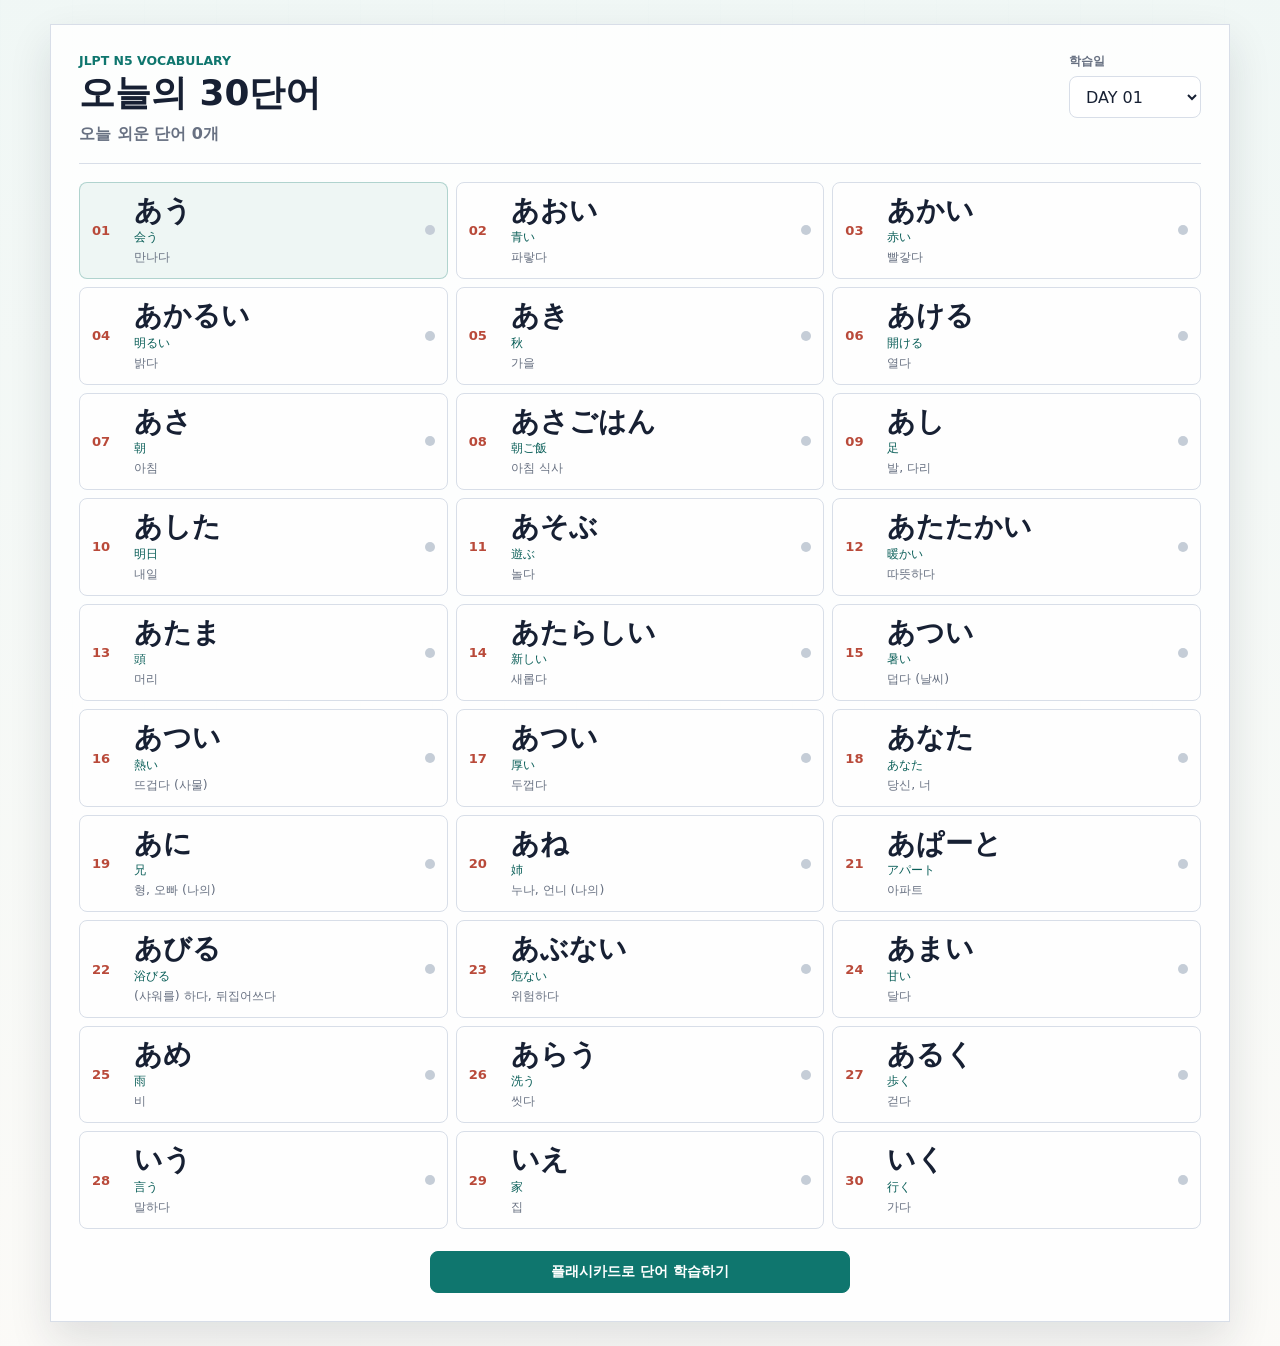
==== index.html @ c4f34633 "Update flashcard answer and audio controls" ====
<!doctype html>
<html lang="ko">
  <head>
    <meta charset="utf-8">
    <meta name="viewport" content="width=device-width, initial-scale=1">
    <title>JLPT N5 오늘의 30단어</title>
    <link rel="stylesheet" href="styles.css">
  </head>
  <body data-page="home">
    <main class="home-shell">
      <section class="home-panel" aria-label="오늘의 단어 목록">
        <header class="home-header">
          <div>
            <p class="eyebrow">JLPT N5 Vocabulary</p>
            <h1>오늘의 30단어</h1>
            <p id="knownSummary" class="summary-text">오늘 외운 단어 0개</p>
          </div>
          <div class="home-controls">
            <div class="day-picker">
              <label for="daySelect">학습일</label>
              <select id="daySelect" aria-label="학습일 선택"></select>
            </div>
          </div>
        </header>

        <ol class="word-list word-grid" id="wordList"></ol>
        <a id="studyLink" class="study-link study-link-bottom" href="flashcards.html?day=1">플래시카드로 단어 학습하기</a>
      </section>
    </main>

    <script src="app.js?v=4"></script>
  </body>
</html>
---- styles.css ----
:root {
  color-scheme: light;
  --ink: #172033;
  --muted: #687182;
  --line: #d8dee8;
  --paper: #fbfaf7;
  --panel: #ffffff;
  --accent: #0f766e;
  --accent-strong: #0b5f59;
  --tomato: #b94a3a;
  --gold: #c08a21;
  --wash: #eef6f4;
  --shadow: 0 18px 40px rgba(23, 32, 51, 0.12);
  font-family: Inter, ui-sans-serif, system-ui, -apple-system, BlinkMacSystemFont, "Apple SD Gothic Neo", "Noto Sans KR", sans-serif;
}

* {
  box-sizing: border-box;
}

body {
  margin: 0;
  min-height: 100vh;
  background:
    linear-gradient(180deg, rgba(238, 246, 244, 0.88), rgba(251, 250, 247, 0.96)),
    repeating-linear-gradient(90deg, rgba(15, 118, 110, 0.05) 0 1px, transparent 1px 72px);
  color: var(--ink);
}

button,
input,
select {
  font: inherit;
}

button {
  cursor: pointer;
}

.home-shell,
.study-shell {
  display: grid;
  width: min(1180px, calc(100vw - 32px));
  min-height: calc(100vh - 48px);
  margin: 24px auto;
}

.home-shell {
  align-items: start;
}

.study-shell {
  width: min(920px, calc(100vw - 32px));
}

.home-panel,
.study-panel,
.list-panel {
  background: rgba(255, 255, 255, 0.86);
  border: 1px solid var(--line);
  box-shadow: var(--shadow);
}

.home-panel {
  display: grid;
  gap: 18px;
  padding: 28px;
}

.study-panel {
  display: flex;
  flex-direction: column;
  min-height: calc(100vh - 48px);
  padding: 28px;
}

.list-panel {
  display: flex;
  flex-direction: column;
  max-height: calc(100vh - 48px);
  overflow: hidden;
}

.topbar,
.home-header {
  display: flex;
  align-items: start;
  justify-content: space-between;
  gap: 20px;
}

.home-header {
  padding-bottom: 18px;
  border-bottom: 1px solid var(--line);
}

.eyebrow {
  margin: 0 0 6px;
  color: var(--accent);
  font-size: 0.78rem;
  font-weight: 800;
  letter-spacing: 0;
  text-transform: uppercase;
}

h1,
h2,
p {
  margin: 0;
}

h1 {
  font-size: clamp(1.8rem, 2.8vw, 3.1rem);
  line-height: 1.05;
  letter-spacing: 0;
}

h2 {
  font-size: 1rem;
}

.day-picker {
  display: grid;
  gap: 6px;
  min-width: 132px;
}

.home-controls,
.study-nav {
  display: flex;
  align-items: end;
  justify-content: flex-end;
  gap: 10px;
}

.summary-text {
  margin-top: 12px;
  color: var(--muted);
  font-weight: 800;
}

label {
  color: var(--muted);
  font-size: 0.78rem;
  font-weight: 700;
}

select,
input[type="search"] {
  min-height: 42px;
  border: 1px solid var(--line);
  border-radius: 8px;
  background: #fff;
  color: var(--ink);
  padding: 0 12px;
}

.study-link,
.back-link {
  display: inline-flex;
  min-height: 42px;
  align-items: center;
  justify-content: center;
  border-radius: 8px;
  border: 1px solid var(--accent);
  padding: 0 14px;
  background: var(--accent);
  color: #fff;
  font-size: 0.9rem;
  font-weight: 900;
  text-decoration: none;
  white-space: nowrap;
}

.back-link {
  border-color: var(--line);
  background: #fff;
  color: var(--ink);
}

.study-link-bottom {
  width: min(420px, 100%);
  justify-self: center;
  margin-top: 4px;
}

.progress-strip {
  display: grid;
  grid-template-columns: auto minmax(160px, 1fr) auto;
  align-items: center;
  gap: 16px;
  margin: 26px 0;
  color: var(--muted);
}

.progress-strip > div:first-child {
  display: flex;
  align-items: baseline;
  gap: 10px;
  color: var(--ink);
}

#dayTitle {
  color: var(--tomato);
  font-weight: 900;
}

.meter {
  height: 10px;
  overflow: hidden;
  border-radius: 999px;
  background: #e8edf1;
}

.meter span {
  display: block;
  width: 0;
  height: 100%;
  border-radius: inherit;
  background: linear-gradient(90deg, var(--accent), var(--gold));
  transition: width 180ms ease;
}

.card-stage {
  display: grid;
  flex: 1;
  min-height: 320px;
  place-items: center;
  padding: 8px 0 24px;
}

.flashcard {
  display: grid;
  position: relative;
  width: min(640px, 100%);
  min-height: 300px;
  place-items: center;
  padding: 52px 44px 44px;
  border: 1px solid #ccd5dd;
  border-radius: 8px;
  background:
    linear-gradient(180deg, rgba(255, 255, 255, 0.96), rgba(249, 248, 244, 0.96)),
    linear-gradient(90deg, transparent 31px, rgba(185, 74, 58, 0.16) 32px, transparent 33px);
  color: var(--ink);
  box-shadow: 0 20px 56px rgba(23, 32, 51, 0.16);
  text-align: center;
  transition: transform 160ms ease, border-color 160ms ease;
}

.flashcard:hover {
  transform: translateY(-2px);
  border-color: rgba(15, 118, 110, 0.45);
}

.card-label {
  position: absolute;
  top: 18px;
  left: 20px;
  color: var(--muted);
  font-size: 0.82rem;
  font-weight: 800;
}

.kana {
  align-self: end;
  overflow-wrap: anywhere;
  color: var(--ink);
  font-family: "Hiragino Sans", "Yu Gothic", "Noto Sans JP", sans-serif;
  font-size: clamp(4rem, 11vw, 7.6rem);
  font-weight: 500;
  line-height: 1;
  letter-spacing: 0;
}

.meaning {
  opacity: 0;
  transform: translateY(8px);
  transition: opacity 150ms ease, transform 150ms ease;
}

.kanji {
  color: var(--accent-strong);
  overflow-wrap: anywhere;
  font-family: "Hiragino Sans", "Yu Gothic", "Noto Sans JP", sans-serif;
  font-size: clamp(1.8rem, 4vw, 3.2rem);
  font-weight: 500;
  line-height: 1.08;
}

.meaning {
  align-self: start;
  max-width: 92%;
  color: var(--ink);
  font-size: clamp(1.1rem, 2vw, 1.55rem);
  font-weight: 800;
  line-height: 1.35;
}

.flashcard.is-revealed .meaning {
  opacity: 1;
  transform: translateY(0);
}

.primary-actions {
  display: flex;
  flex-direction: column;
  align-items: center;
  justify-content: center;
  gap: 12px;
}

.primary-actions {
  margin-top: auto;
}

.nav-actions {
  display: grid;
  grid-template-columns: repeat(2, minmax(130px, 1fr));
  gap: 10px;
  width: min(360px, 100%);
}

.primary-actions button,
.word-list-header button {
  min-height: 44px;
  border-radius: 8px;
  border: 1px solid var(--line);
  padding: 0 16px;
  font-weight: 800;
}

.primary-actions > button {
  width: min(360px, 100%);
}

.solid {
  background: var(--ink);
  color: #fff;
}

.accent {
  border-color: var(--accent);
  background: var(--accent);
  color: #fff;
}

.ghost {
  background: #fff;
  color: var(--ink);
}

.word-list-header {
  display: flex;
  align-items: center;
  justify-content: space-between;
  gap: 12px;
  padding: 16px 20px;
  border-top: 1px solid var(--line);
  border-bottom: 1px solid var(--line);
  background: #f5f7f8;
}

.word-list-header button {
  min-height: 34px;
  padding: 0 10px;
  border: 1px solid var(--line);
  border-radius: 8px;
  background: #fff;
  color: var(--muted);
  font-size: 0.78rem;
  font-weight: 900;
}

.word-list {
  display: grid;
  gap: 8px;
  margin: 0;
  padding: 0;
  overflow: auto;
}

.word-grid {
  grid-template-columns: repeat(3, minmax(0, 1fr));
  overflow: visible;
}

.word-list li {
  list-style: none;
}

.word-list button {
  display: grid;
  grid-template-columns: 32px minmax(0, 1fr) auto;
  gap: 10px;
  width: 100%;
  min-height: 92px;
  align-items: center;
  border: 1px solid var(--line);
  border-radius: 8px;
  background: rgba(255, 255, 255, 0.74);
  padding: 12px 12px;
  text-align: left;
}

.word-list button:hover,
.word-list button.is-active {
  border-color: rgba(15, 118, 110, 0.28);
  background: var(--wash);
}

.word-list button.is-known {
  color: var(--muted);
}

.word-list button.is-known .list-kana {
  text-decoration: line-through;
}

.list-no {
  color: var(--tomato);
  font-size: 0.82rem;
  font-weight: 900;
}

.list-copy {
  display: grid;
  gap: 3px;
  min-width: 0;
}

.list-kana {
  display: block;
  overflow: hidden;
  text-overflow: ellipsis;
  white-space: nowrap;
  color: var(--ink);
  font-family: "Hiragino Sans", "Yu Gothic", "Noto Sans JP", sans-serif;
  font-size: clamp(1.35rem, 2.2vw, 1.9rem);
  font-weight: 600;
  line-height: 1.12;
}

.list-word,
.list-meaning {
  display: block;
  overflow: hidden;
  text-overflow: ellipsis;
  white-space: nowrap;
  color: var(--muted);
  font-size: 0.78rem;
}

.list-word {
  color: var(--accent-strong);
  font-family: "Hiragino Sans", "Yu Gothic", "Noto Sans JP", sans-serif;
  font-weight: 500;
}

.known-dot {
  width: 10px;
  height: 10px;
  border-radius: 999px;
  background: #c5cdd7;
}

.is-known .known-dot {
  background: var(--accent);
}

@media (max-width: 940px) {
  .home-shell,
  .study-shell {
    width: min(720px, calc(100vw - 24px));
    margin: 12px auto;
  }

  .home-header,
  .topbar,
  .home-controls,
  .study-nav {
    flex-direction: column;
    align-items: stretch;
  }

  .word-grid {
    grid-template-columns: repeat(2, minmax(0, 1fr));
  }

}

@media (max-width: 620px) {
  .home-panel,
  .study-panel {
    padding: 18px;
  }

  .progress-strip {
    grid-template-columns: 1fr;
  }

  .progress-strip {
    display: grid;
    gap: 10px;
    margin: 18px 0;
  }

  .card-stage {
    min-height: 360px;
  }

  .flashcard {
    min-height: 310px;
    padding: 48px 24px 32px;
  }

  .word-grid {
    grid-template-columns: 1fr;
  }
}
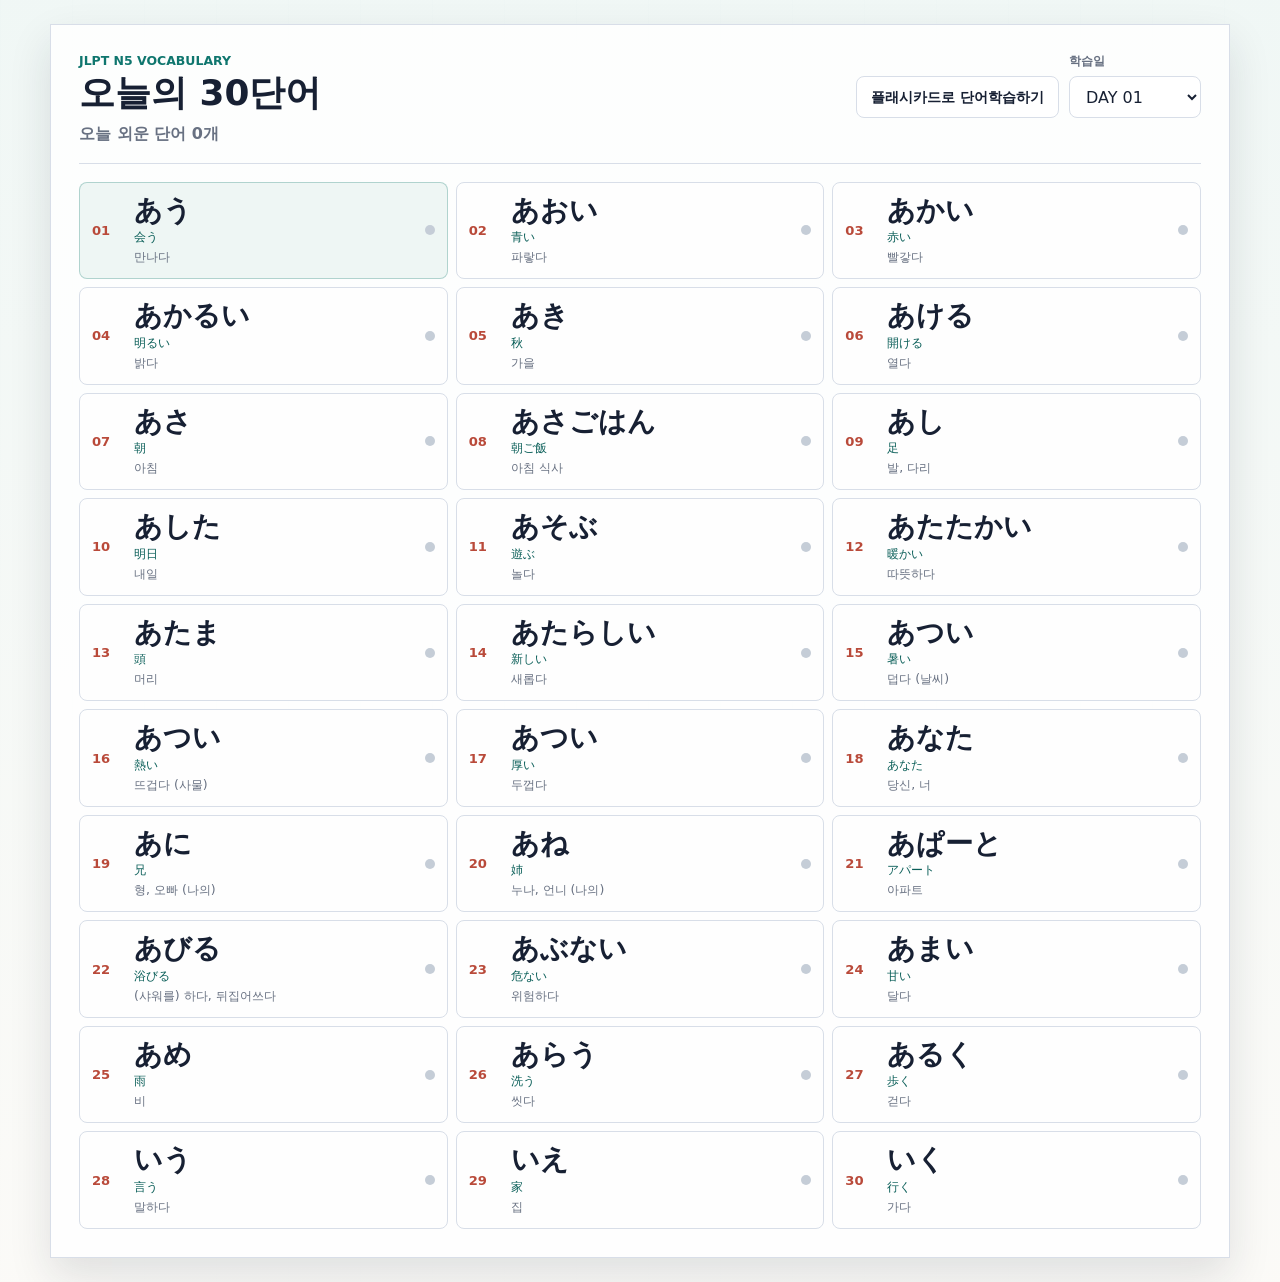
==== commit 8a9dd2e5: "Move flashcard link to header" ====
--- a/index.html
+++ b/index.html
@@ -16,6 +16,7 @@
             <p id="knownSummary" class="summary-text">오늘 외운 단어 0개</p>
           </div>
           <div class="home-controls">
+            <a id="studyLink" class="back-link" href="flashcards.html?day=1">플래시카드로 단어학습하기</a>
             <div class="day-picker">
               <label for="daySelect">학습일</label>
               <select id="daySelect" aria-label="학습일 선택"></select>
@@ -24,7 +25,6 @@
         </header>
 
         <ol class="word-list word-grid" id="wordList"></ol>
-        <a id="studyLink" class="study-link study-link-bottom" href="flashcards.html?day=1">플래시카드로 단어 학습하기</a>
       </section>
     </main>
 
--- a/styles.css
+++ b/styles.css
@@ -178,12 +178,6 @@
   color: var(--ink);
 }
 
-.study-link-bottom {
-  width: min(420px, 100%);
-  justify-self: center;
-  margin-top: 4px;
-}
-
 .progress-strip {
   display: grid;
   grid-template-columns: auto minmax(160px, 1fr) auto;
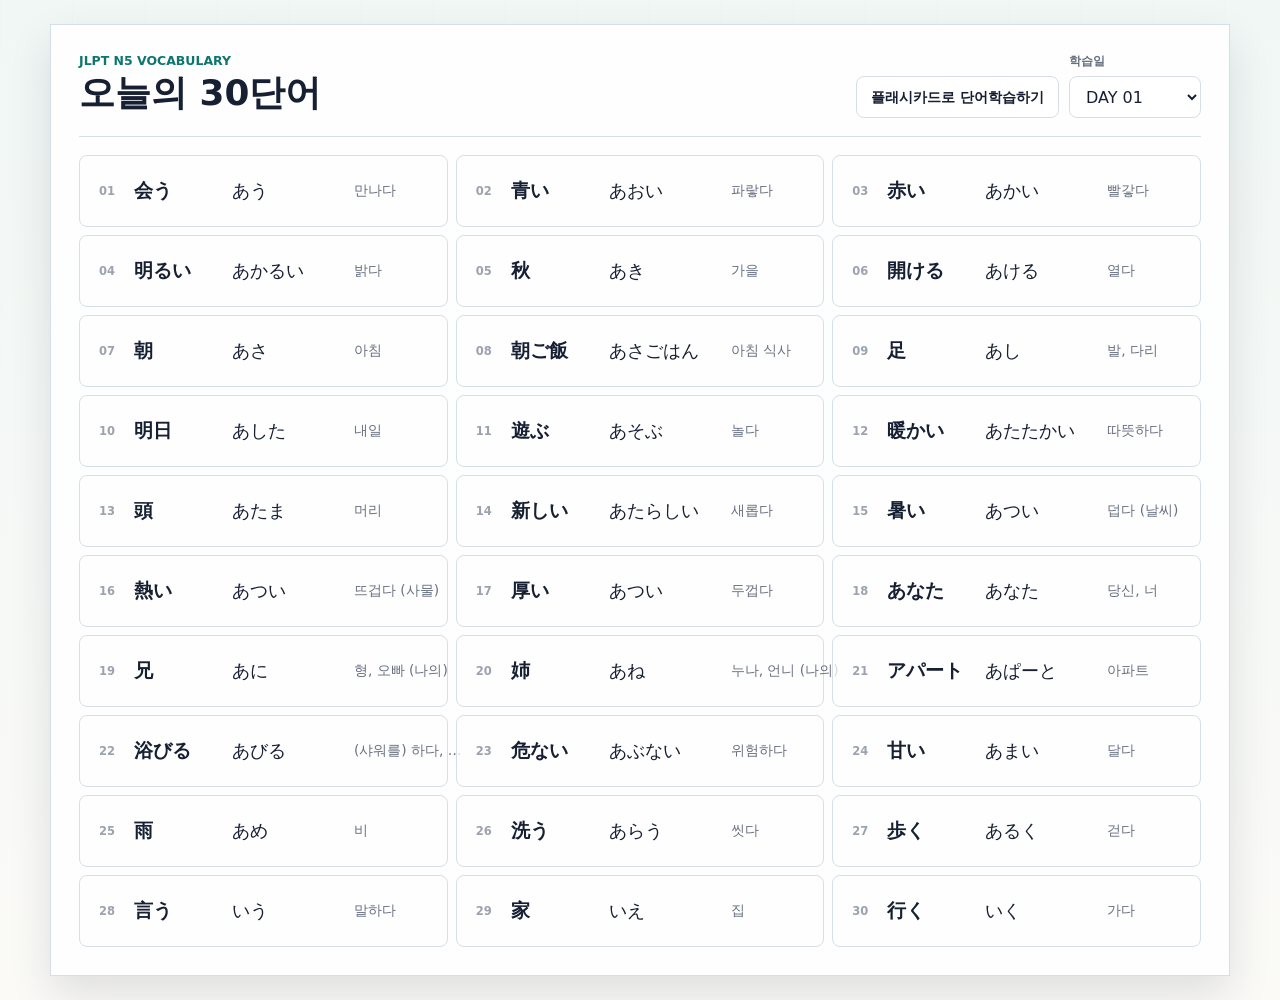
==== commit ccd4f9ab: "Refine list and flashcard progress UI" ====
--- a/index.html
+++ b/index.html
@@ -4,7 +4,7 @@
     <meta charset="utf-8">
     <meta name="viewport" content="width=device-width, initial-scale=1">
     <title>JLPT N5 오늘의 30단어</title>
-    <link rel="stylesheet" href="styles.css">
+    <link rel="stylesheet" href="styles.css?v=5">
   </head>
   <body data-page="home">
     <main class="home-shell">
@@ -13,7 +13,6 @@
           <div>
             <p class="eyebrow">JLPT N5 Vocabulary</p>
             <h1>오늘의 30단어</h1>
-            <p id="knownSummary" class="summary-text">오늘 외운 단어 0개</p>
           </div>
           <div class="home-controls">
             <a id="studyLink" class="back-link" href="flashcards.html?day=1">플래시카드로 단어학습하기</a>
@@ -28,6 +27,6 @@
       </section>
     </main>
 
-    <script src="app.js?v=4"></script>
+    <script src="app.js?v=5"></script>
   </body>
 </html>
--- a/styles.css
+++ b/styles.css
@@ -133,12 +133,6 @@
   gap: 10px;
 }
 
-.summary-text {
-  margin-top: 12px;
-  color: var(--muted);
-  font-weight: 800;
-}
-
 label {
   color: var(--muted);
   font-size: 0.78rem;
@@ -180,7 +174,7 @@
 
 .progress-strip {
   display: grid;
-  grid-template-columns: auto minmax(160px, 1fr) auto;
+  grid-template-columns: 1fr auto;
   align-items: center;
   gap: 16px;
   margin: 26px 0;
@@ -199,20 +193,15 @@
   font-weight: 900;
 }
 
-.meter {
-  height: 10px;
-  overflow: hidden;
-  border-radius: 999px;
-  background: #e8edf1;
-}
-
-.meter span {
-  display: block;
-  width: 0;
-  height: 100%;
-  border-radius: inherit;
-  background: linear-gradient(90deg, var(--accent), var(--gold));
-  transition: width 180ms ease;
+.shuffle-control {
+  display: inline-flex;
+  align-items: center;
+  justify-content: flex-end;
+  gap: 8px;
+  min-height: 32px;
+  color: var(--muted);
+  font-size: 0.86rem;
+  font-weight: 800;
 }
 
 .card-stage {
@@ -384,10 +373,10 @@
 
 .word-list button {
   display: grid;
-  grid-template-columns: 32px minmax(0, 1fr) auto;
-  gap: 10px;
+  grid-template-columns: 30px minmax(86px, 0.9fr) minmax(110px, 1fr) minmax(120px, 1.1fr);
+  gap: 12px;
   width: 100%;
-  min-height: 92px;
+  min-height: 72px;
   align-items: center;
   border: 1px solid var(--line);
   border-radius: 8px;
@@ -397,29 +386,16 @@
 }
 
 .word-list button:hover,
-.word-list button.is-active {
+.word-list button:focus-visible {
   border-color: rgba(15, 118, 110, 0.28);
   background: var(--wash);
 }
 
-.word-list button.is-known {
-  color: var(--muted);
-}
-
-.word-list button.is-known .list-kana {
-  text-decoration: line-through;
-}
-
 .list-no {
-  color: var(--tomato);
-  font-size: 0.82rem;
-  font-weight: 900;
-}
-
-.list-copy {
-  display: grid;
-  gap: 3px;
-  min-width: 0;
+  color: #9aa3af;
+  font-size: 0.72rem;
+  font-weight: 600;
+  text-align: center;
 }
 
 .list-kana {
@@ -429,8 +405,8 @@
   white-space: nowrap;
   color: var(--ink);
   font-family: "Hiragino Sans", "Yu Gothic", "Noto Sans JP", sans-serif;
-  font-size: clamp(1.35rem, 2.2vw, 1.9rem);
-  font-weight: 600;
+  font-size: clamp(1rem, 1.4vw, 1.22rem);
+  font-weight: 500;
   line-height: 1.12;
 }
 
@@ -441,24 +417,14 @@
   text-overflow: ellipsis;
   white-space: nowrap;
   color: var(--muted);
-  font-size: 0.78rem;
+  font-size: 0.86rem;
 }
 
 .list-word {
-  color: var(--accent-strong);
+  color: var(--ink);
   font-family: "Hiragino Sans", "Yu Gothic", "Noto Sans JP", sans-serif;
-  font-weight: 500;
-}
-
-.known-dot {
-  width: 10px;
-  height: 10px;
-  border-radius: 999px;
-  background: #c5cdd7;
-}
-
-.is-known .known-dot {
-  background: var(--accent);
+  font-size: clamp(1.05rem, 1.5vw, 1.35rem);
+  font-weight: 600;
 }
 
 @media (max-width: 940px) {
@@ -489,10 +455,6 @@
   }
 
   .progress-strip {
-    grid-template-columns: 1fr;
-  }
-
-  .progress-strip {
     display: grid;
     gap: 10px;
     margin: 18px 0;
@@ -510,4 +472,28 @@
   .word-grid {
     grid-template-columns: 1fr;
   }
-}
+
+  .word-list button {
+    grid-template-columns: 28px minmax(72px, 0.8fr) minmax(88px, 1fr);
+    grid-template-areas:
+      "no kanji kana"
+      "no meaning meaning";
+    min-height: 76px;
+  }
+
+  .list-no {
+    grid-area: no;
+  }
+
+  .list-word {
+    grid-area: kanji;
+  }
+
+  .list-kana {
+    grid-area: kana;
+  }
+
+  .list-meaning {
+    grid-area: meaning;
+  }
+}
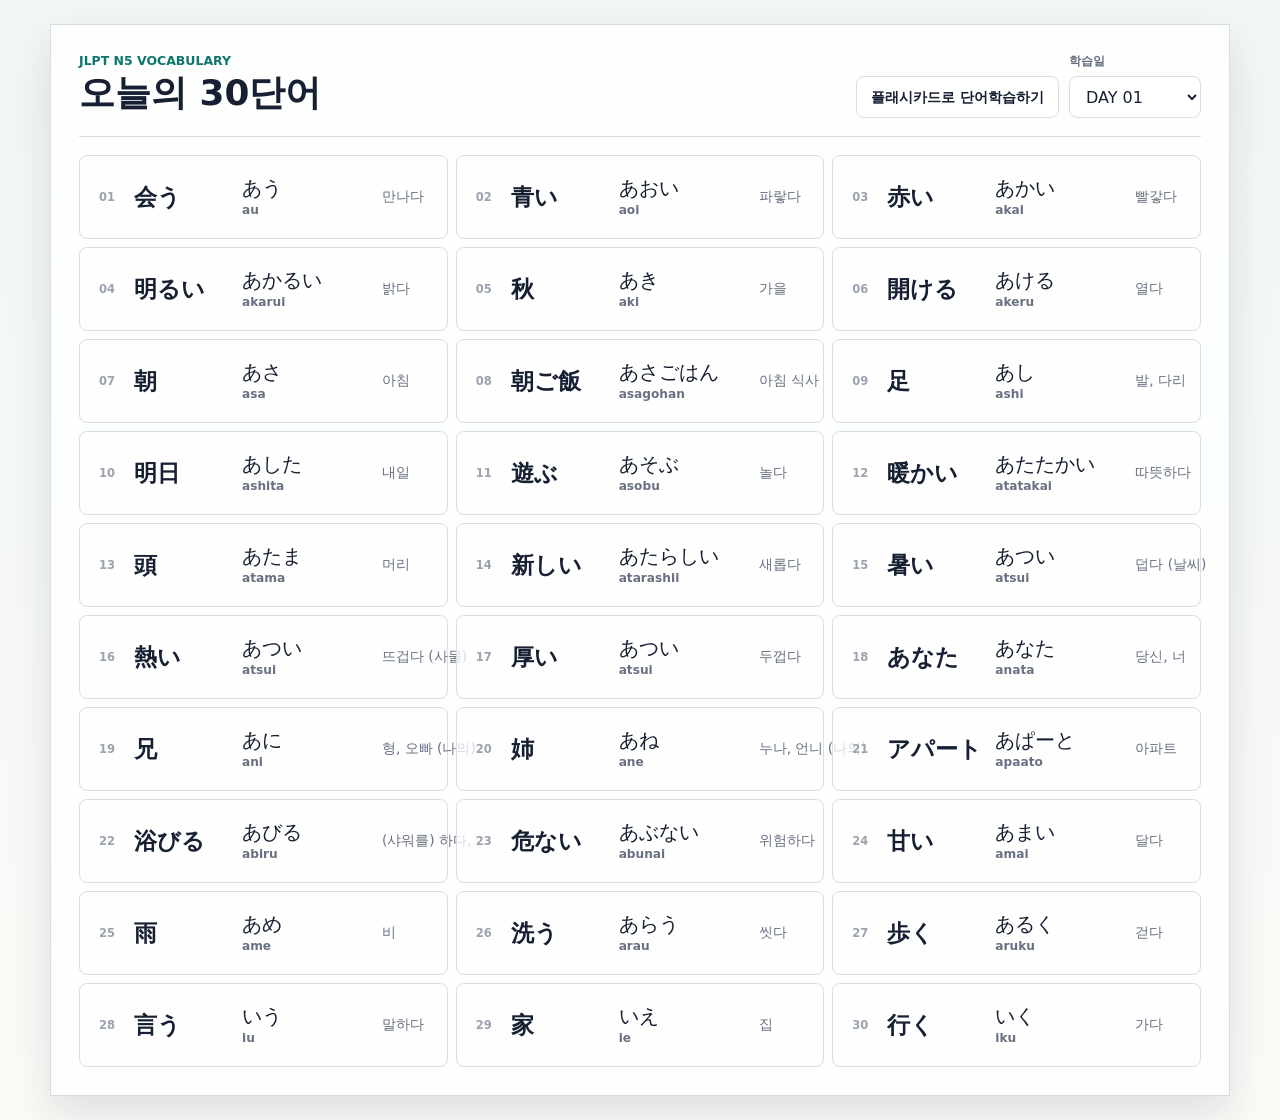
==== commit e62d89c3: "Add romaji to word list" ====
--- a/index.html
+++ b/index.html
@@ -4,7 +4,7 @@
     <meta charset="utf-8">
     <meta name="viewport" content="width=device-width, initial-scale=1">
     <title>JLPT N5 오늘의 30단어</title>
-    <link rel="stylesheet" href="styles.css?v=5">
+    <link rel="stylesheet" href="styles.css?v=6">
   </head>
   <body data-page="home">
     <main class="home-shell">
@@ -27,6 +27,6 @@
       </section>
     </main>
 
-    <script src="app.js?v=5"></script>
+    <script src="app.js?v=6"></script>
   </body>
 </html>
--- a/styles.css
+++ b/styles.css
@@ -373,10 +373,10 @@
 
 .word-list button {
   display: grid;
-  grid-template-columns: 30px minmax(86px, 0.9fr) minmax(110px, 1fr) minmax(120px, 1.1fr);
+  grid-template-columns: 30px minmax(96px, 0.9fr) minmax(128px, 1fr) minmax(120px, 1.1fr);
   gap: 12px;
   width: 100%;
-  min-height: 72px;
+  min-height: 84px;
   align-items: center;
   border: 1px solid var(--line);
   border-radius: 8px;
@@ -398,6 +398,12 @@
   text-align: center;
 }
 
+.list-reading {
+  display: grid;
+  gap: 4px;
+  min-width: 0;
+}
+
 .list-kana {
   display: block;
   overflow: hidden;
@@ -405,9 +411,20 @@
   white-space: nowrap;
   color: var(--ink);
   font-family: "Hiragino Sans", "Yu Gothic", "Noto Sans JP", sans-serif;
-  font-size: clamp(1rem, 1.4vw, 1.22rem);
+  font-size: clamp(1.14rem, 1.6vw, 1.42rem);
   font-weight: 500;
   line-height: 1.12;
+}
+
+.list-romaji {
+  display: block;
+  overflow: hidden;
+  color: var(--muted);
+  font-size: 0.76rem;
+  font-weight: 700;
+  line-height: 1;
+  text-overflow: ellipsis;
+  white-space: nowrap;
 }
 
 .list-word,
@@ -423,7 +440,7 @@
 .list-word {
   color: var(--ink);
   font-family: "Hiragino Sans", "Yu Gothic", "Noto Sans JP", sans-serif;
-  font-size: clamp(1.05rem, 1.5vw, 1.35rem);
+  font-size: clamp(1.2rem, 1.8vw, 1.6rem);
   font-weight: 600;
 }
 
@@ -474,11 +491,11 @@
   }
 
   .word-list button {
-    grid-template-columns: 28px minmax(72px, 0.8fr) minmax(88px, 1fr);
+    grid-template-columns: 28px minmax(82px, 0.8fr) minmax(104px, 1fr);
     grid-template-areas:
       "no kanji kana"
       "no meaning meaning";
-    min-height: 76px;
+    min-height: 88px;
   }
 
   .list-no {
@@ -489,7 +506,7 @@
     grid-area: kanji;
   }
 
-  .list-kana {
+  .list-reading {
     grid-area: kana;
   }
 
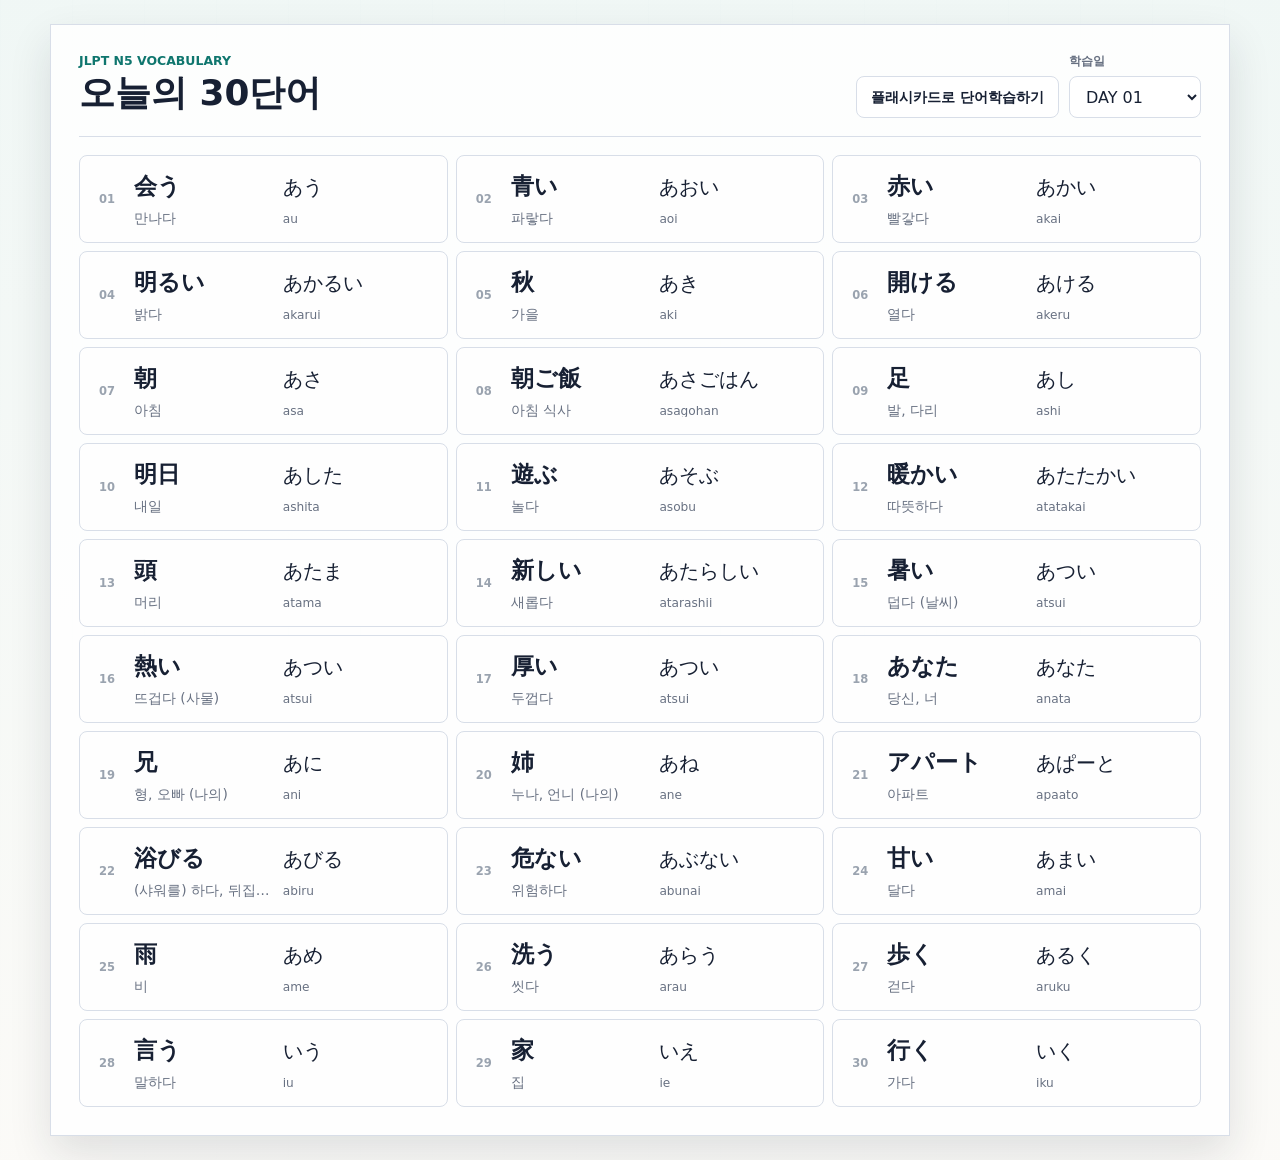
==== commit 45866698: "Rework word list pronunciation layout" ====
--- a/index.html
+++ b/index.html
@@ -4,7 +4,7 @@
     <meta charset="utf-8">
     <meta name="viewport" content="width=device-width, initial-scale=1">
     <title>JLPT N5 오늘의 30단어</title>
-    <link rel="stylesheet" href="styles.css?v=6">
+    <link rel="stylesheet" href="styles.css?v=7">
   </head>
   <body data-page="home">
     <main class="home-shell">
@@ -27,6 +27,6 @@
       </section>
     </main>
 
-    <script src="app.js?v=6"></script>
+    <script src="app.js?v=7"></script>
   </body>
 </html>
--- a/styles.css
+++ b/styles.css
@@ -373,10 +373,10 @@
 
 .word-list button {
   display: grid;
-  grid-template-columns: 30px minmax(96px, 0.9fr) minmax(128px, 1fr) minmax(120px, 1.1fr);
+  grid-template-columns: 30px minmax(0, 1fr);
   gap: 12px;
   width: 100%;
-  min-height: 84px;
+  min-height: 88px;
   align-items: center;
   border: 1px solid var(--line);
   border-radius: 8px;
@@ -398,9 +398,17 @@
   text-align: center;
 }
 
-.list-reading {
-  display: grid;
-  gap: 4px;
+.list-entry {
+  display: grid;
+  gap: 8px;
+  min-width: 0;
+}
+
+.list-row {
+  display: grid;
+  grid-template-columns: minmax(92px, 0.9fr) minmax(124px, 1fr);
+  gap: 12px;
+  align-items: baseline;
   min-width: 0;
 }
 
@@ -421,7 +429,7 @@
   overflow: hidden;
   color: var(--muted);
   font-size: 0.76rem;
-  font-weight: 700;
+  font-weight: 400;
   line-height: 1;
   text-overflow: ellipsis;
   white-space: nowrap;
@@ -491,26 +499,11 @@
   }
 
   .word-list button {
-    grid-template-columns: 28px minmax(82px, 0.8fr) minmax(104px, 1fr);
-    grid-template-areas:
-      "no kanji kana"
-      "no meaning meaning";
+    grid-template-columns: 28px minmax(0, 1fr);
     min-height: 88px;
   }
 
-  .list-no {
-    grid-area: no;
-  }
-
-  .list-word {
-    grid-area: kanji;
-  }
-
-  .list-reading {
-    grid-area: kana;
-  }
-
-  .list-meaning {
-    grid-area: meaning;
-  }
-}
+  .list-row {
+    grid-template-columns: minmax(82px, 0.82fr) minmax(104px, 1fr);
+  }
+}
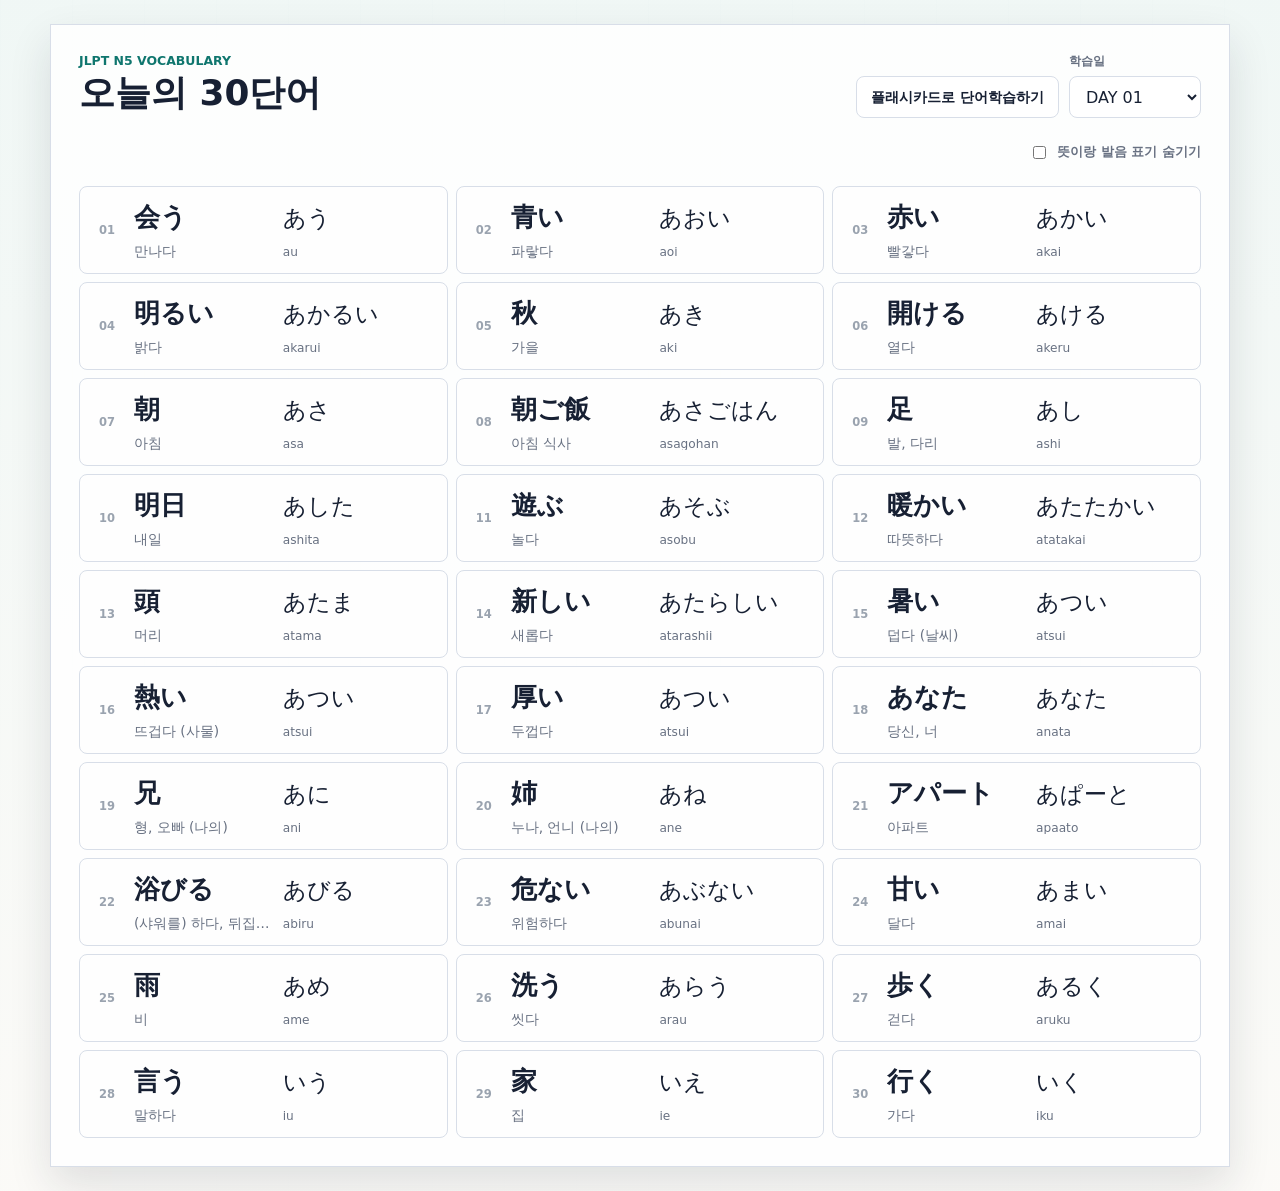
==== commit 0c3ec13c: "Add word list detail toggle" ====
--- a/index.html
+++ b/index.html
@@ -4,7 +4,7 @@
     <meta charset="utf-8">
     <meta name="viewport" content="width=device-width, initial-scale=1">
     <title>JLPT N5 오늘의 30단어</title>
-    <link rel="stylesheet" href="styles.css?v=7">
+    <link rel="stylesheet" href="styles.css?v=8">
   </head>
   <body data-page="home">
     <main class="home-shell">
@@ -23,10 +23,17 @@
           </div>
         </header>
 
+        <div class="list-controls" aria-label="단어 목록 보기 설정">
+          <label class="detail-toggle">
+            <input id="hideDetailsToggle" type="checkbox">
+            <span>뜻이랑 발음 표기 숨기기</span>
+          </label>
+        </div>
+
         <ol class="word-list word-grid" id="wordList"></ol>
       </section>
     </main>
 
-    <script src="app.js?v=7"></script>
+    <script src="app.js?v=8"></script>
   </body>
 </html>
--- a/styles.css
+++ b/styles.css
@@ -90,8 +90,7 @@
 }
 
 .home-header {
-  padding-bottom: 18px;
-  border-bottom: 1px solid var(--line);
+  padding-bottom: 0;
 }
 
 .eyebrow {
@@ -354,6 +353,21 @@
   font-weight: 900;
 }
 
+.list-controls {
+  display: flex;
+  justify-content: flex-end;
+}
+
+.detail-toggle {
+  display: inline-flex;
+  align-items: center;
+  gap: 8px;
+  min-height: 32px;
+  color: var(--muted);
+  font-size: 0.82rem;
+  font-weight: 700;
+}
+
 .word-list {
   display: grid;
   gap: 8px;
@@ -419,7 +433,7 @@
   white-space: nowrap;
   color: var(--ink);
   font-family: "Hiragino Sans", "Yu Gothic", "Noto Sans JP", sans-serif;
-  font-size: clamp(1.14rem, 1.6vw, 1.42rem);
+  font-size: clamp(1.24rem, 1.8vw, 1.56rem);
   font-weight: 500;
   line-height: 1.12;
 }
@@ -448,8 +462,12 @@
 .list-word {
   color: var(--ink);
   font-family: "Hiragino Sans", "Yu Gothic", "Noto Sans JP", sans-serif;
-  font-size: clamp(1.2rem, 1.8vw, 1.6rem);
+  font-size: clamp(1.3rem, 2vw, 1.74rem);
   font-weight: 600;
+}
+
+.word-list.is-detail-hidden .list-translation {
+  display: none;
 }
 
 @media (max-width: 940px) {
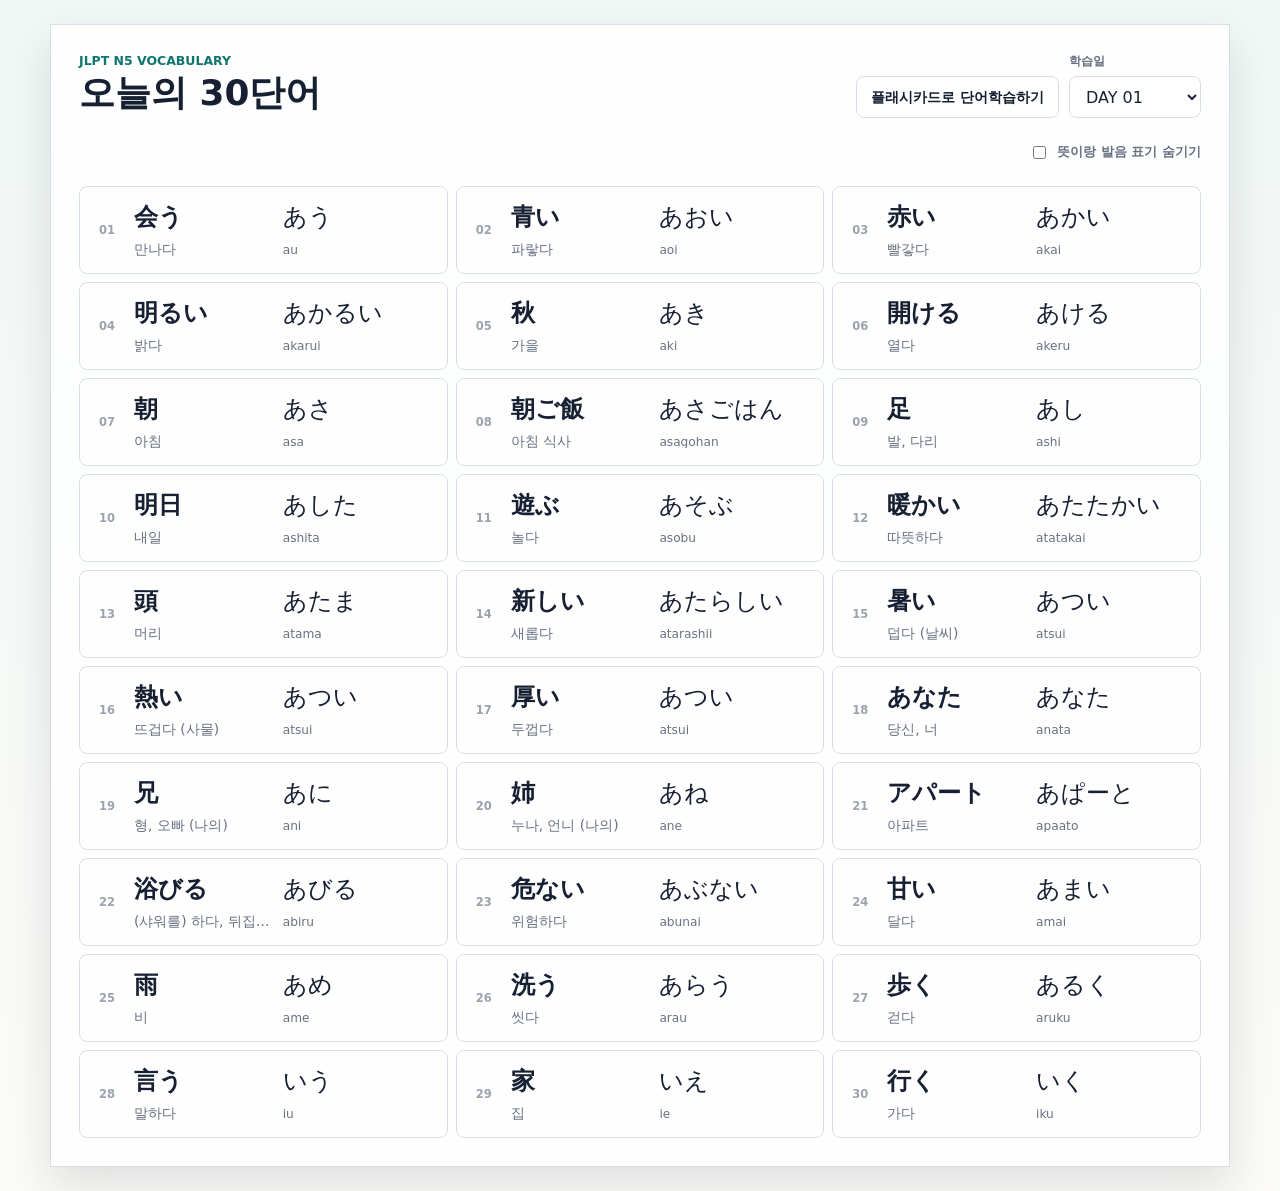
==== commit 8317ddd6: "Set word list Japanese text to 24px" ====
--- a/index.html
+++ b/index.html
@@ -4,7 +4,7 @@
     <meta charset="utf-8">
     <meta name="viewport" content="width=device-width, initial-scale=1">
     <title>JLPT N5 오늘의 30단어</title>
-    <link rel="stylesheet" href="styles.css?v=8">
+    <link rel="stylesheet" href="styles.css?v=9">
   </head>
   <body data-page="home">
     <main class="home-shell">
@@ -34,6 +34,6 @@
       </section>
     </main>
 
-    <script src="app.js?v=8"></script>
+    <script src="app.js?v=9"></script>
   </body>
 </html>
--- a/styles.css
+++ b/styles.css
@@ -433,7 +433,7 @@
   white-space: nowrap;
   color: var(--ink);
   font-family: "Hiragino Sans", "Yu Gothic", "Noto Sans JP", sans-serif;
-  font-size: clamp(1.24rem, 1.8vw, 1.56rem);
+  font-size: 24px;
   font-weight: 500;
   line-height: 1.12;
 }
@@ -462,7 +462,7 @@
 .list-word {
   color: var(--ink);
   font-family: "Hiragino Sans", "Yu Gothic", "Noto Sans JP", sans-serif;
-  font-size: clamp(1.3rem, 2vw, 1.74rem);
+  font-size: 24px;
   font-weight: 600;
 }
 
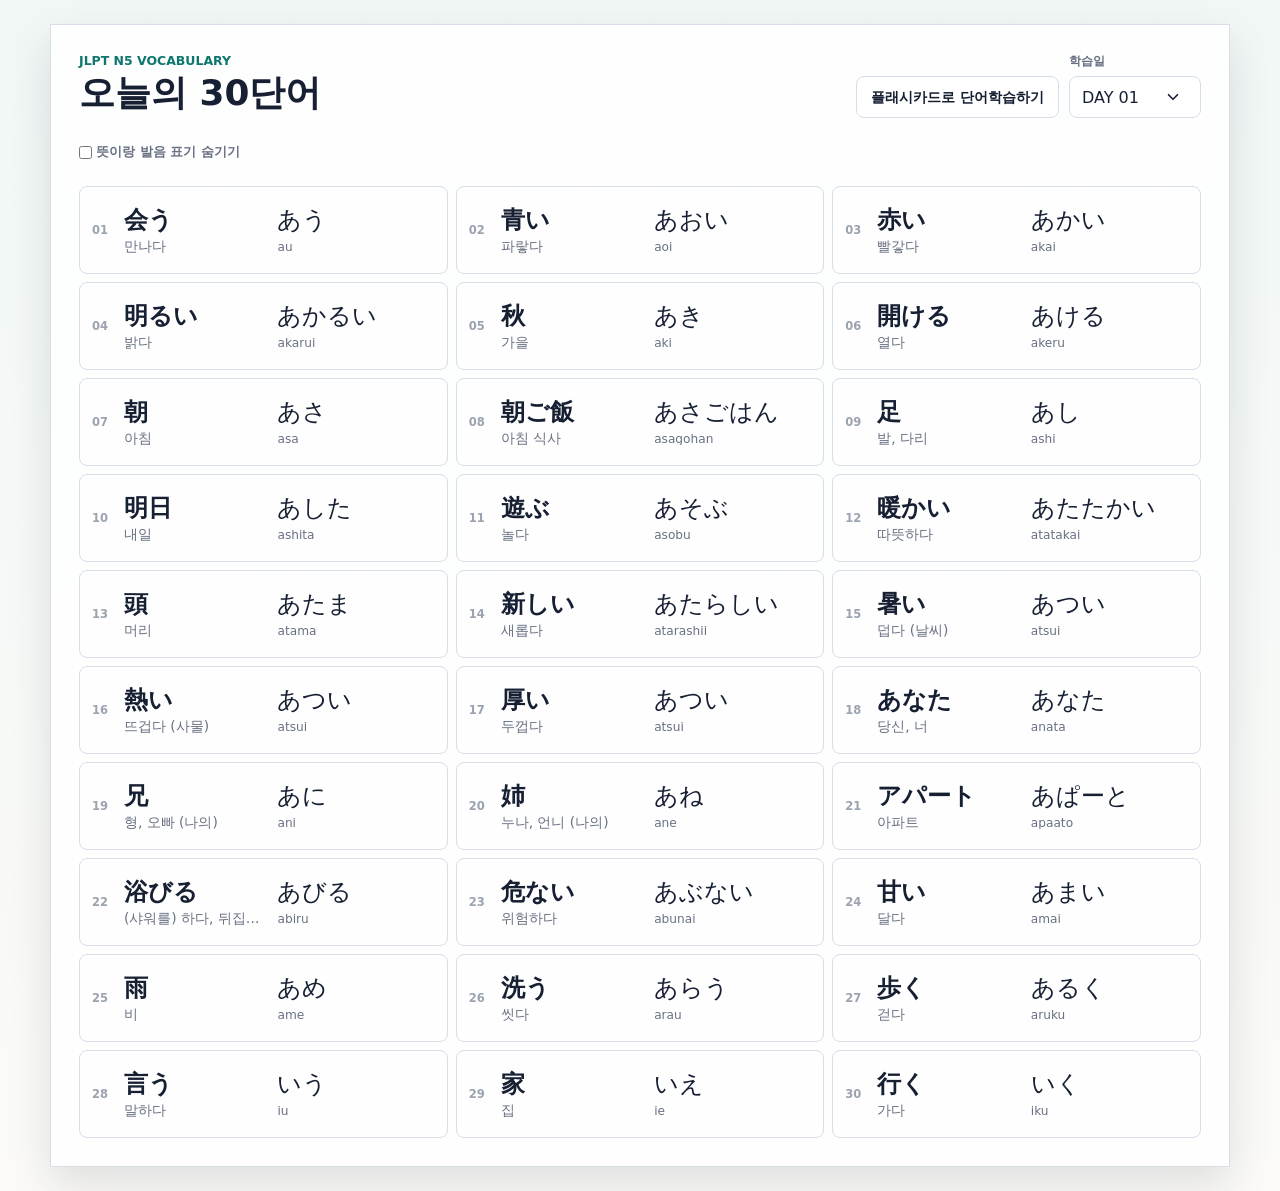
==== commit e0caedef: "Refine word list spacing" ====
--- a/index.html
+++ b/index.html
@@ -4,7 +4,7 @@
     <meta charset="utf-8">
     <meta name="viewport" content="width=device-width, initial-scale=1">
     <title>JLPT N5 오늘의 30단어</title>
-    <link rel="stylesheet" href="styles.css?v=9">
+    <link rel="stylesheet" href="styles.css?v=13">
   </head>
   <body data-page="home">
     <main class="home-shell">
@@ -34,6 +34,6 @@
       </section>
     </main>
 
-    <script src="app.js?v=9"></script>
+    <script src="app.js?v=11"></script>
   </body>
 </html>
--- a/styles.css
+++ b/styles.css
@@ -148,6 +148,15 @@
   padding: 0 12px;
 }
 
+select {
+  appearance: none;
+  background-image: url("data:image/svg+xml,%3Csvg width='18' height='18' viewBox='0 0 24 24' fill='none' xmlns='http://www.w3.org/2000/svg'%3E%3Cpath d='M6 9L12 15L18 9' stroke='%23172033' stroke-width='2.2' stroke-linecap='round' stroke-linejoin='round'/%3E%3C/svg%3E");
+  background-position: right 18px center;
+  background-repeat: no-repeat;
+  background-size: 18px 18px;
+  padding-right: 50px;
+}
+
 .study-link,
 .back-link {
   display: inline-flex;
@@ -355,17 +364,21 @@
 
 .list-controls {
   display: flex;
-  justify-content: flex-end;
+  justify-content: flex-start;
 }
 
 .detail-toggle {
   display: inline-flex;
   align-items: center;
-  gap: 8px;
+  gap: 4px;
   min-height: 32px;
   color: var(--muted);
   font-size: 0.82rem;
   font-weight: 700;
+}
+
+.detail-toggle input {
+  margin: 0;
 }
 
 .word-list {
@@ -387,7 +400,7 @@
 
 .word-list button {
   display: grid;
-  grid-template-columns: 30px minmax(0, 1fr);
+  grid-template-columns: 24px minmax(0, 1fr);
   gap: 12px;
   width: 100%;
   min-height: 88px;
@@ -395,7 +408,7 @@
   border: 1px solid var(--line);
   border-radius: 8px;
   background: rgba(255, 255, 255, 0.74);
-  padding: 12px 12px;
+  padding: 12px 12px 12px 8px;
   text-align: left;
 }
 
@@ -414,7 +427,7 @@
 
 .list-entry {
   display: grid;
-  gap: 8px;
+  gap: 2px;
   min-width: 0;
 }
 
@@ -517,7 +530,7 @@
   }
 
   .word-list button {
-    grid-template-columns: 28px minmax(0, 1fr);
+    grid-template-columns: 22px minmax(0, 1fr);
     min-height: 88px;
   }
 
